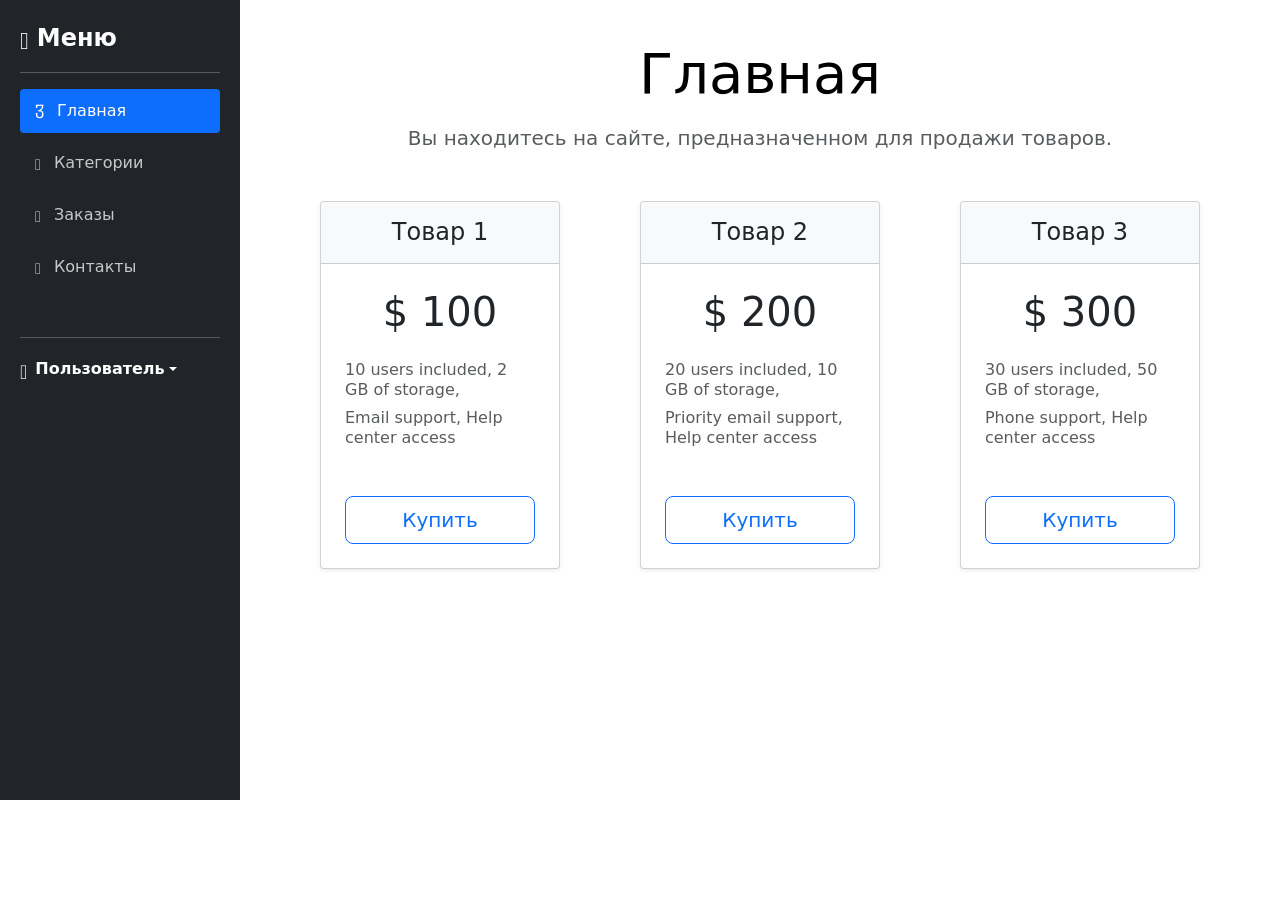
==== src/index.html @ b5380405 "creating html pages" ====
<!DOCTYPE html>
<html lang="ru">
<head>
    <meta charset="UTF-8">
    <meta name="viewport" content="width=device-width, initial-scale=1.0">
    <title>Страница - Главная с шаблоном Bootstrap 5</title>

    <!-- CSS-стили подключение Bootstrap -->
    <link href="static/css/bootstrap.min.css" rel="stylesheet">

    <!-- CSS-стили иконки подключение Bootstrap -->
    <link href="static/bootstrap-icons-1.13.1/bootstrap-icons.min.css" rel="stylesheet">

    <!-- Статические стили, адаптированные под Colab -->
    <style>
        html, body {
            margin: 0;
            padding: 0;
            background-color: #ffffff;
        }
        .static-wrapper {
            width: 100%;
        }
        /* Статическая левая колонка меню */
        .sidebar-col {
            width: 240px;
            background-color: #212529;
            padding: 20px;
            min-height: 800px; /* Фиксирует высоту, чтобы меню не обрезалось */
        }
        /* Статическая правая колонка контента */
        .content-col {
            background-color: #ffffff;
            padding: 40px;
        }
        .nav-link {
            color: rgba(255,255,255,.75);
            padding: 10px 15px;
            display: block;
            text-decoration: none;
            border-radius: 4px;
            transition: all 0.2s ease;
        }
        .nav-link:hover {
            color: #fff;
            background-color: rgba(255,255,255,.1);
        }
        .nav-link.active {
            background-color: #0d6efd !important;
            color: #fff !important;
        }
        .card {
            border-radius: 4px;
            max-width: 240px; /* Уменьшенная аккуратная ширина карточек */
            margin-bottom: 20px;
        }
    </style>
</head>
<body>

    <!-- СТАТИЧЕСКИЙ КОНТЕЙНЕР-ОБОЛОЧКА -->
    <div class="static-wrapper">
        <div class="d-flex">

            <!-- ЛЕВАЯ КОЛОНКА: БОКОВОЕ МЕНЮ -->
            <div class="sidebar-col">
                <a href="#" class="d-flex align-items-center mb-3 text-white text-decoration-none">
                    <i class="bi bi-bootstrap-fill me-2 fs-4"></i>
                    <span class="fs-4 fw-semibold">Меню</span>
                </a>
                <hr class="text-white">

                <!-- Пункты меню -->
                <div class="mb-5">
                    <a href="#" class="nav-link active mb-2"><i class="bi bi-house-door me-2"></i> Главная</a>
                    <a href="#" class="nav-link mb-2"><i class="bi bi-grid me-2"></i> Категории</a>
                    <a href="#" class="nav-link mb-2"><i class="bi bi-cart3 me-2"></i> Заказы</a>
                    <a href="#" class="nav-link mb-2"><i class="bi bi-person-lines-fill me-2"></i> Контакты</a>
                </div>

                <hr class="text-white">

                <!-- ВЫПАДАЮЩЕЕ МЕНЮ ПОЛЬЗОВАТЕЛЯ -->
                <div class="dropdown">
                    <a href="#" class="d-flex align-items-center text-white text-decoration-none dropdown-toggle" id="dropdownUser" data-bs-toggle="dropdown" aria-expanded="false">
                        <i class="bi bi-person-circle me-2 fs-5"></i>
                        <strong>Пользователь</strong>
                    </a>
                    <ul class="dropdown-menu dropdown-menu-dark text-small shadow" aria-labelledby="dropdownUser">
                        <li><a class="dropdown-item py-2" href="#">Профиль</a></li>
                        <li><hr class="dropdown-divider"></li>
                        <li><a class="dropdown-item py-2" href="#">Выход</a></li>
                    </ul>
                </div>
            </div>

            <!-- ПРАВАЯ КОЛОНКА: ОСНОВНОЙ КОНТЕНТ -->
            <div class="content-col flex-grow-1 text-center">
                <div class="container-fluid">

                    <!-- ЗАГОЛОВОК -->
                    <h1 class="display-4 fw-normal text-body-emphasis mb-3">Главная</h1>
                    <p class="fs-5 text-muted mb-5">Вы находитесь на сайте, предназначенном для продажи товаров.</p>

                    <!-- СЕТКА КАРТОЧЕК С ТОВАРАМИ (3 в ряд на ПК) -->
                    <div class="row row-cols-1 row-cols-md-3 g-4 justify-content-center">

                        <!-- КАРТОЧКА 1 -->
                        <div class="col d-flex justify-content-center">
                            <div class="card w-100 shadow-sm">
                                <div class="card-header py-3 bg-body-tertiary">
                                    <h4 class="my-0 fw-normal">Товар 1</h4>
                                </div>
                                <div class="card-body p-4">
                                    <h1 class="card-title pricing-card-title mb-4">$ 100</h1>
                                    <ul class="list-unstyled mt-3 mb-4 text-start text-muted lh-sm fs-7">
                                        <li class="mb-2">10 users included, 2 GB of storage,</li>
                                        <li>Email support, Help center access</li>
                                    </ul>
                                    <button type="button" class="w-100 btn btn-lg btn-outline-primary mt-4">Купить</button>
                                </div>
                            </div>
                        </div>

                        <!-- КАРТОЧКА 2 -->
                        <div class="col d-flex justify-content-center">
                            <div class="card w-100 shadow-sm">
                                <div class="card-header py-3 bg-body-tertiary">
                                    <h4 class="my-0 fw-normal">Товар 2</h4>
                                </div>
                                <div class="card-body p-4">
                                    <h1 class="card-title pricing-card-title mb-4">$ 200</h1>
                                    <ul class="list-unstyled mt-3 mb-4 text-start text-muted lh-sm fs-7">
                                        <li class="mb-2">20 users included, 10 GB of storage,</li>
                                        <li>Priority email support, Help center access</li>
                                    </ul>
                                    <button type="button" class="w-100 btn btn-lg btn-outline-primary mt-4">Купить</button>
                                </div>
                            </div>
                        </div>

                        <!-- КАРТОЧКА 3 -->
                        <div class="col d-flex justify-content-center">
                            <div class="card w-100 shadow-sm">
                                <div class="card-header py-3 bg-body-tertiary">
                                    <h4 class="my-0 fw-normal">Товар 3</h4>
                                </div>
                                <div class="card-body p-4">
                                    <h1 class="card-title pricing-card-title mb-4">$ 300</h1>
                                    <ul class="list-unstyled mt-3 mb-4 text-start text-muted lh-sm fs-7">
                                        <li class="mb-2">30 users included, 50 GB of storage,</li>
                                        <li>Phone support, Help center access</li>
                                    </ul>
                                    <button type="button" class="w-100 btn btn-lg btn-outline-primary mt-4">Купить</button>
                                </div>
                            </div>
                        </div>

                    </div> <!-- Конец row -->
                </div>
            </div>

        </div> <!-- Конец d-flex -->
    </div> <!-- Конец static-wrapper -->

    <!-- Подключение Bootstrap 5 JS для работы выпадающего меню -->
    <script src="static/js/bootstrap.bundle.min.js"></script>
</body>
</html>
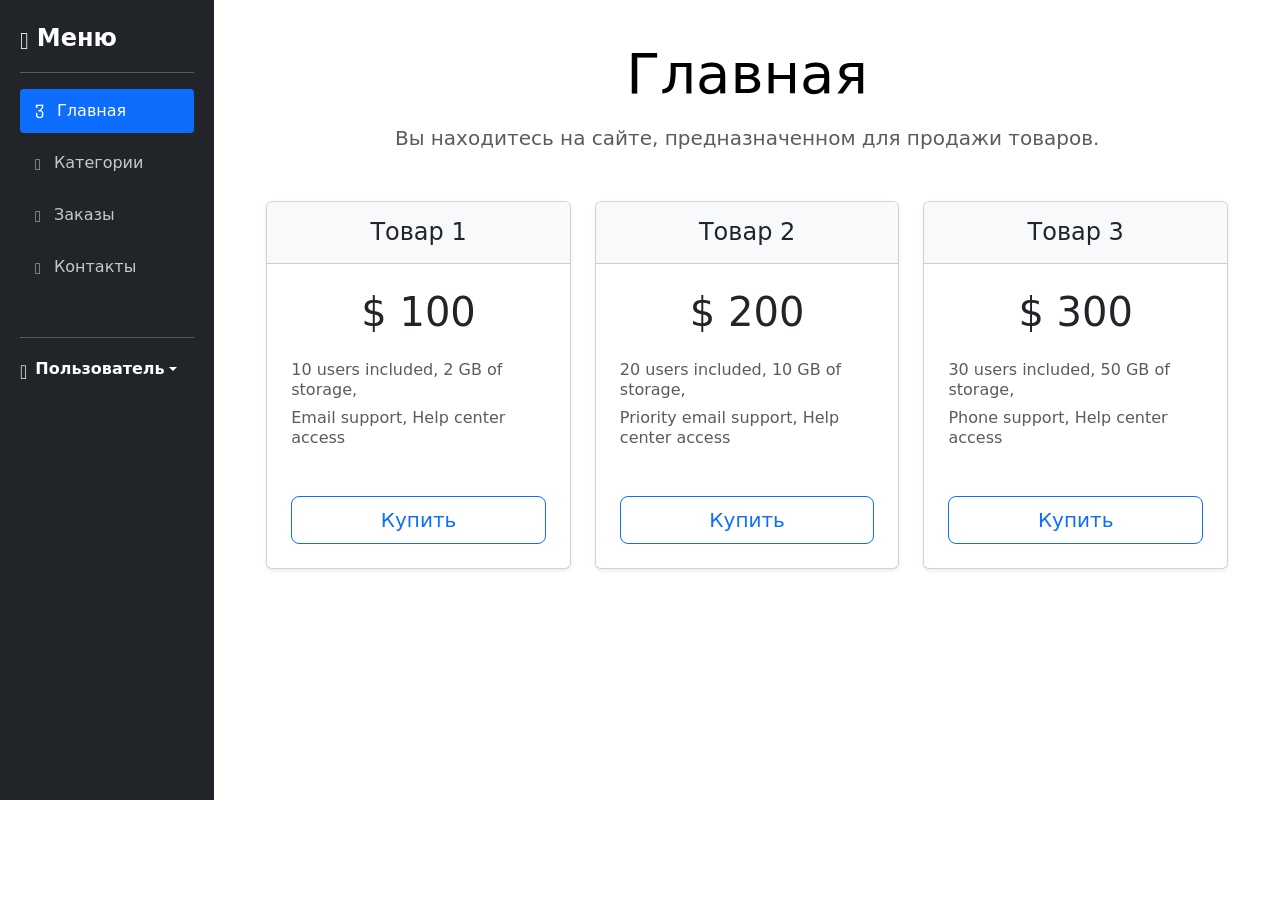
==== commit 9e1f6afc: "creating html pages putting custom style in a separate file" ====
--- a/src/index.html
+++ b/src/index.html
@@ -11,50 +11,9 @@
     <!-- CSS-стили иконки подключение Bootstrap -->
     <link href="static/bootstrap-icons-1.13.1/bootstrap-icons.min.css" rel="stylesheet">
 
-    <!-- Статические стили, адаптированные под Colab -->
-    <style>
-        html, body {
-            margin: 0;
-            padding: 0;
-            background-color: #ffffff;
-        }
-        .static-wrapper {
-            width: 100%;
-        }
-        /* Статическая левая колонка меню */
-        .sidebar-col {
-            width: 240px;
-            background-color: #212529;
-            padding: 20px;
-            min-height: 800px; /* Фиксирует высоту, чтобы меню не обрезалось */
-        }
-        /* Статическая правая колонка контента */
-        .content-col {
-            background-color: #ffffff;
-            padding: 40px;
-        }
-        .nav-link {
-            color: rgba(255,255,255,.75);
-            padding: 10px 15px;
-            display: block;
-            text-decoration: none;
-            border-radius: 4px;
-            transition: all 0.2s ease;
-        }
-        .nav-link:hover {
-            color: #fff;
-            background-color: rgba(255,255,255,.1);
-        }
-        .nav-link.active {
-            background-color: #0d6efd !important;
-            color: #fff !important;
-        }
-        .card {
-            border-radius: 4px;
-            max-width: 240px; /* Уменьшенная аккуратная ширина карточек */
-            margin-bottom: 20px;
-        }
-    </style>
+    <!-- Подключение кастомного стиля -->
+    <link href="static/style.css" rel="stylesheet">
+
 </head>
 <body>
 
--- a/src/static/style.css
+++ b/src/static/style.css
@@ -0,0 +1,42 @@
+html, body {
+            margin: 0;
+            padding: 0;
+            background-color: #ffffff;
+        }
+        .static-wrapper {
+            width: 100%;
+        }
+        .sidebar-col {
+            width: 240px;
+            background-color: #212529;
+            padding: 20px;
+            min-height: 800px; /* Стабильная высота под форму */
+        }
+        .content-col {
+            background-color: #ffffff;
+            padding: 40px;
+        }
+        .nav-link {
+            color: rgba(255,255,255,.75);
+            padding: 10px 15px;
+            display: block;
+            text-decoration: none;
+            border-radius: 4px;
+            transition: all 0.2s ease;
+        }
+        .nav-link:hover {
+            color: #fff;
+            background-color: rgba(255,255,255,.1);
+        }
+        .nav-link.active {
+            background-color: #0d6efd !important;
+            color: #fff !important;
+        }
+        /* Стилизация блока формы под ваш образец */
+        .form-container {
+            border: 1px solid #dee2e6;
+            border-radius: 6px;
+            padding: 25px;
+            background-color: #ffffff;
+            max-width: 460px;
+        }
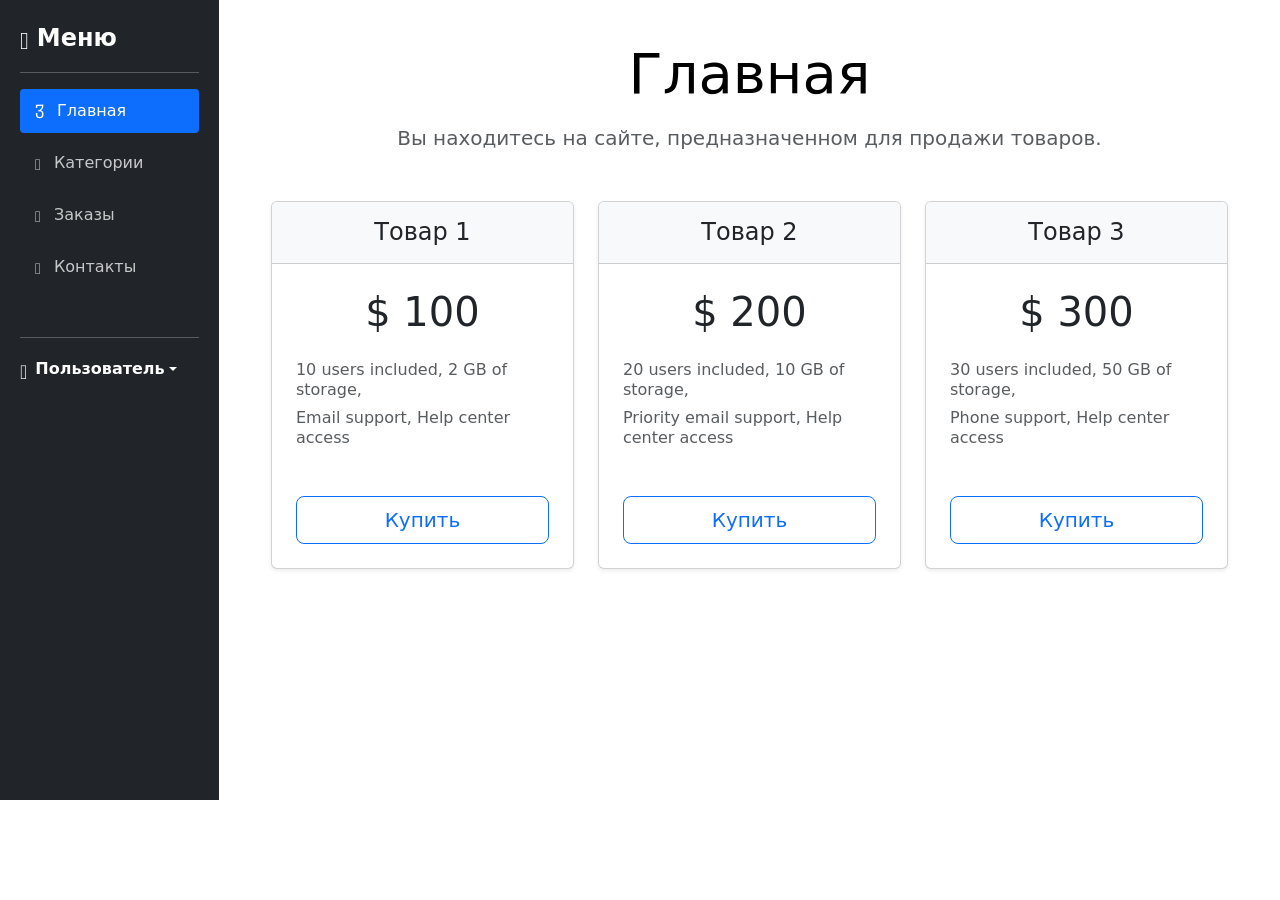
==== commit a090dbba: "add server.py" ====
--- a/src/index.html
+++ b/src/index.html
@@ -31,10 +31,10 @@
 
                 <!-- Пункты меню -->
                 <div class="mb-5">
-                    <a href="#" class="nav-link active mb-2"><i class="bi bi-house-door me-2"></i> Главная</a>
-                    <a href="#" class="nav-link mb-2"><i class="bi bi-grid me-2"></i> Категории</a>
-                    <a href="#" class="nav-link mb-2"><i class="bi bi-cart3 me-2"></i> Заказы</a>
-                    <a href="#" class="nav-link mb-2"><i class="bi bi-person-lines-fill me-2"></i> Контакты</a>
+                    <a href="index.html" class="nav-link active mb-2"><i class="bi bi-house-door me-2"></i> Главная</a>
+                    <a href="categories.html" class="nav-link mb-2"><i class="bi bi-grid me-2"></i> Категории</a>
+                    <a href="orders.html" class="nav-link mb-2"><i class="bi bi-cart3 me-2"></i> Заказы</a>
+                    <a href="contacts.html" class="nav-link mb-2"><i class="bi bi-person-lines-fill me-2"></i> Контакты</a>
                 </div>
 
                 <hr class="text-white">
@@ -46,9 +46,9 @@
                         <strong>Пользователь</strong>
                     </a>
                     <ul class="dropdown-menu dropdown-menu-dark text-small shadow" aria-labelledby="dropdownUser">
-                        <li><a class="dropdown-item py-2" href="#">Профиль</a></li>
+                        <li><a class="dropdown-item py-2" href="404.html">Профиль</a></li>
                         <li><hr class="dropdown-divider"></li>
-                        <li><a class="dropdown-item py-2" href="#">Выход</a></li>
+                        <li><a class="dropdown-item py-2" href="500.html">Выход</a></li>
                     </ul>
                 </div>
             </div>
@@ -76,7 +76,7 @@
                                         <li class="mb-2">10 users included, 2 GB of storage,</li>
                                         <li>Email support, Help center access</li>
                                     </ul>
-                                    <button type="button" class="w-100 btn btn-lg btn-outline-primary mt-4">Купить</button>
+                                    <a href="404.html" class="w-100 btn btn-lg btn-outline-primary mt-4">Купить</a>
                                 </div>
                             </div>
                         </div>
@@ -93,7 +93,7 @@
                                         <li class="mb-2">20 users included, 10 GB of storage,</li>
                                         <li>Priority email support, Help center access</li>
                                     </ul>
-                                    <button type="button" class="w-100 btn btn-lg btn-outline-primary mt-4">Купить</button>
+                                    <a href="404.html" class="w-100 btn btn-lg btn-outline-primary mt-4">Купить</a>
                                 </div>
                             </div>
                         </div>
@@ -110,7 +110,7 @@
                                         <li class="mb-2">30 users included, 50 GB of storage,</li>
                                         <li>Phone support, Help center access</li>
                                     </ul>
-                                    <button type="button" class="w-100 btn btn-lg btn-outline-primary mt-4">Купить</button>
+                                    <a href="404.html" class="w-100 btn btn-lg btn-outline-primary mt-4">Купить</a>
                                 </div>
                             </div>
                         </div>
--- a/src/static/style.css
+++ b/src/static/style.css
@@ -32,7 +32,7 @@
             background-color: #0d6efd !important;
             color: #fff !important;
         }
-        /* Стилизация блока формы под ваш образец */
+        /* Стилизация блока формы */
         .form-container {
             border: 1px solid #dee2e6;
             border-radius: 6px;
@@ -40,3 +40,14 @@
             background-color: #ffffff;
             max-width: 460px;
         }
+         /* Псевдоэлемент ::placeholder настраивает внешний вид подсказки */
+        .custom-placeholder::placeholder {
+            color: #6c757d;  /* Стандартный серый цвет */
+            opacity: 0.4;    /* Делает текст слегка заметным (40% видимости) */
+        }
+        /* Стилизация карточек товара */
+       .card {
+            max-width: 350px; /* Карточка не станет шире 300 пикселей */
+            margin-left: auto;   /* Центрируем карточку внутри её колонки */
+            margin-right: auto;  /* Центрируем карточку внутри её колонки */
+        }
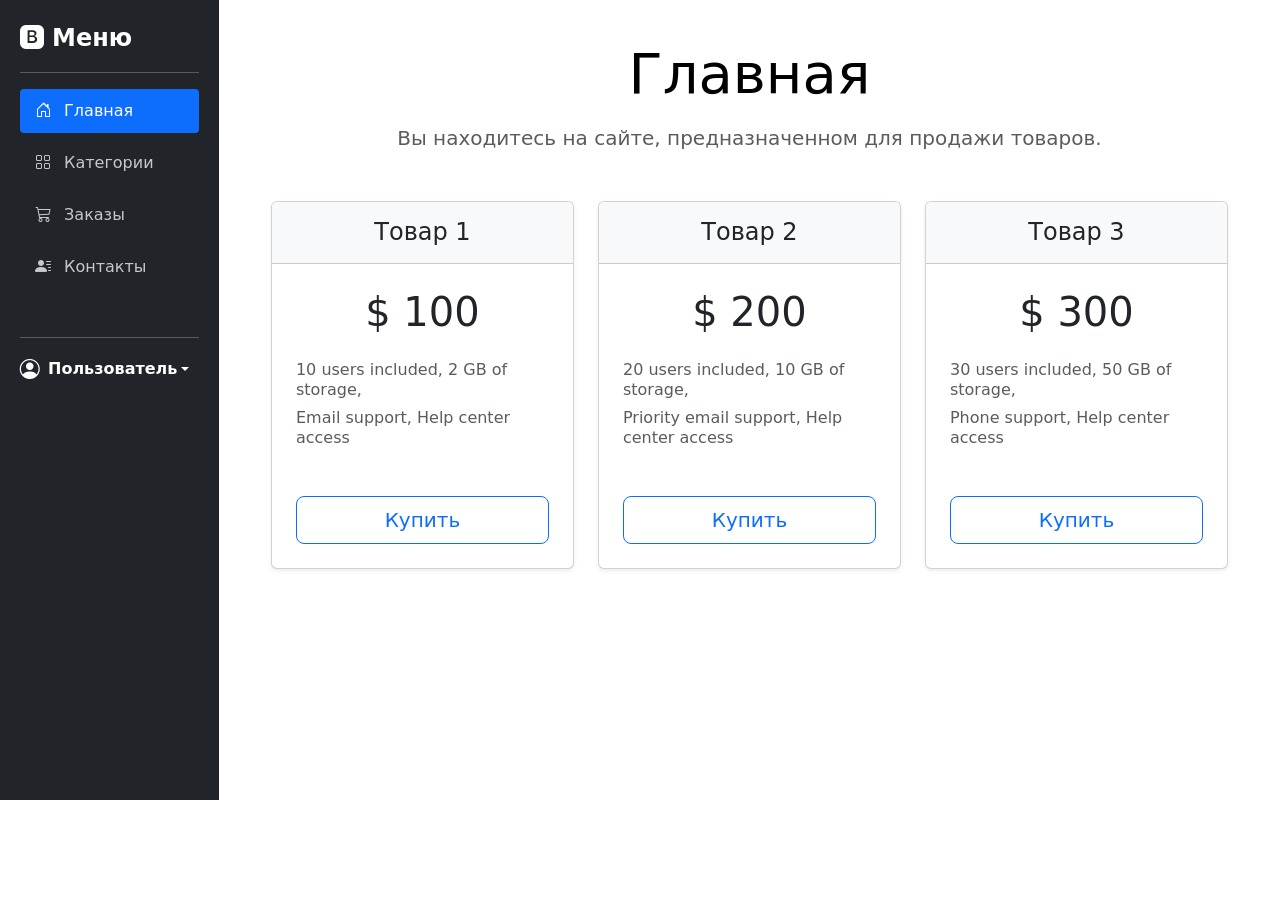
==== commit 3309a6f5: "add README.md" ====
--- a/src/index.html
+++ b/src/index.html
@@ -5,14 +5,12 @@
     <meta name="viewport" content="width=device-width, initial-scale=1.0">
     <title>Страница - Главная с шаблоном Bootstrap 5</title>
 
-    <!-- CSS-стили подключение Bootstrap -->
-    <link href="static/css/bootstrap.min.css" rel="stylesheet">
-
-    <!-- CSS-стили иконки подключение Bootstrap -->
-    <link href="static/bootstrap-icons-1.13.1/bootstrap-icons.min.css" rel="stylesheet">
+    <!-- CSS Bootstrap и Иконки -->
+    <link href="https://burmspb-code.github.io/Homework_21.2/src/static/css/bootstrap.min.css" rel="stylesheet">
+    <link href="https://burmspb-code.github.io/Homework_21.2/src/static/bootstrap-icons-1.13.1/bootstrap-icons.min.css" rel="stylesheet">
 
     <!-- Подключение кастомного стиля -->
-    <link href="static/style.css" rel="stylesheet">
+    <link href="https://burmspb-code.github.io/Homework_21.2/src/static/style.css" rel="stylesheet">
 
 </head>
 <body>
@@ -123,6 +121,6 @@
     </div> <!-- Конец static-wrapper -->
 
     <!-- Подключение Bootstrap 5 JS для работы выпадающего меню -->
-    <script src="static/js/bootstrap.bundle.min.js"></script>
+    <script src="https://burmspb-code.github.io/Homework_21.2/src/static/js/bootstrap.bundle.min.js"></script>
 </body>
 </html>
